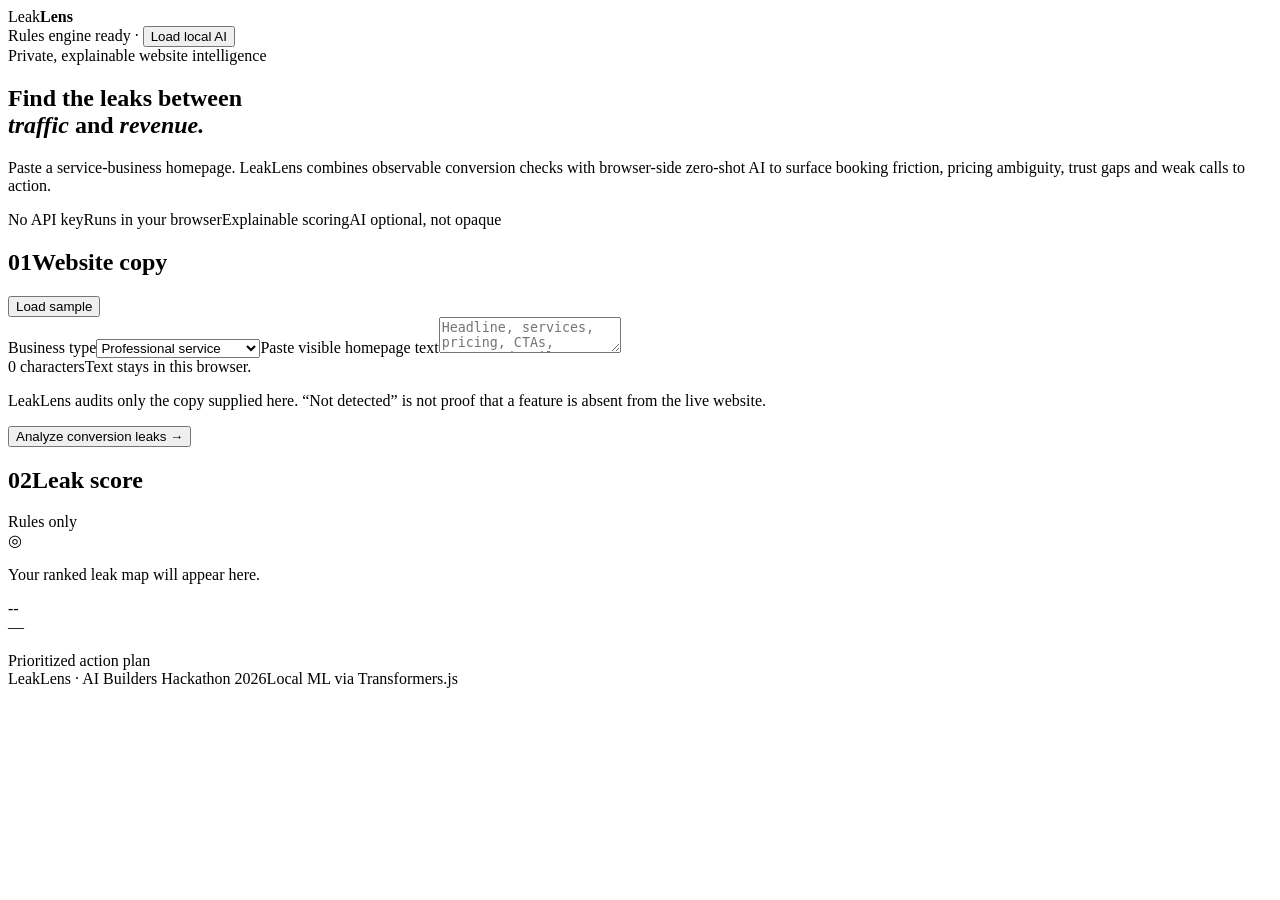
==== index.html @ d7a6f463 "Migrate LeakLens public app" ====
<!doctype html><html lang="en"><head><meta charset="utf-8"><meta name="viewport" content="width=device-width,initial-scale=1"><meta name="theme-color" content="#080b15"><title>LeakLens — AI Conversion Auditor</title><meta name="description" content="Privacy-first local-AI conversion auditor for service-business websites"><link rel="stylesheet" href="style-v2.css"></head><body><header class="wrap"><div class="brand">Leak<b>Lens</b></div><div><span id="status" class="status">Rules engine ready · </span><button id="aiBtn" class="ghost">Load local AI</button></div></header><main class="wrap"><section class="hero"><div class="kicker">Private, explainable website intelligence</div><h1>Find the leaks between<br><em>traffic</em> and <em>revenue.</em></h1><p>Paste a service-business homepage. LeakLens combines observable conversion checks with browser-side zero-shot AI to surface booking friction, pricing ambiguity, trust gaps and weak calls to action.</p><div class="chips"><span>No API key</span><span>Runs in your browser</span><span>Explainable scoring</span><span>AI optional, not opaque</span></div></section><section class="grid"><div class="card"><div class="head"><h2><span class="step">01</span>Website copy</h2><button id="sample" class="ghost">Load sample</button></div><label>Business type</label><select id="type"><option>Professional service</option><option>Medical / wellness clinic</option><option>Dental practice</option><option>Home service business</option><option>Hospitality / experience</option></select><label>Paste visible homepage text</label><textarea id="copy" placeholder="Headline, services, pricing, CTAs, contact details, FAQs…"></textarea><div class="meta"><span id="chars">0 characters</span><span>Text stays in this browser.</span></div><p class="scope">LeakLens audits only the copy supplied here. “Not detected” is not proof that a feature is absent from the live website.</p><button id="analyze" class="primary">Analyze conversion leaks →</button></div><div class="card"><div class="head"><h2><span class="step">02</span>Leak score</h2><span id="mode" class="status">Rules only</span></div><div id="empty" class="empty"><div><div class="icon">◎</div><p>Your ranked leak map will appear here.</p></div></div><div id="results" class="hidden"><div class="scoretop"><div id="ring" class="ring"><span id="score">--</span></div><div><div id="grade" class="grade">—</div><p id="summary" class="summary"></p><div id="signals" class="signals"></div></div></div><div id="findings"></div></div></div></section><section id="actions" class="actions hidden"><div class="kicker">Prioritized action plan</div><div id="actiongrid" class="actiongrid"></div></section></main><footer class="wrap"><span>LeakLens · AI Builders Hackathon 2026</span><span>Local ML via Transformers.js</span></footer><script type="module" src="app-v3.js"></script></body></html>
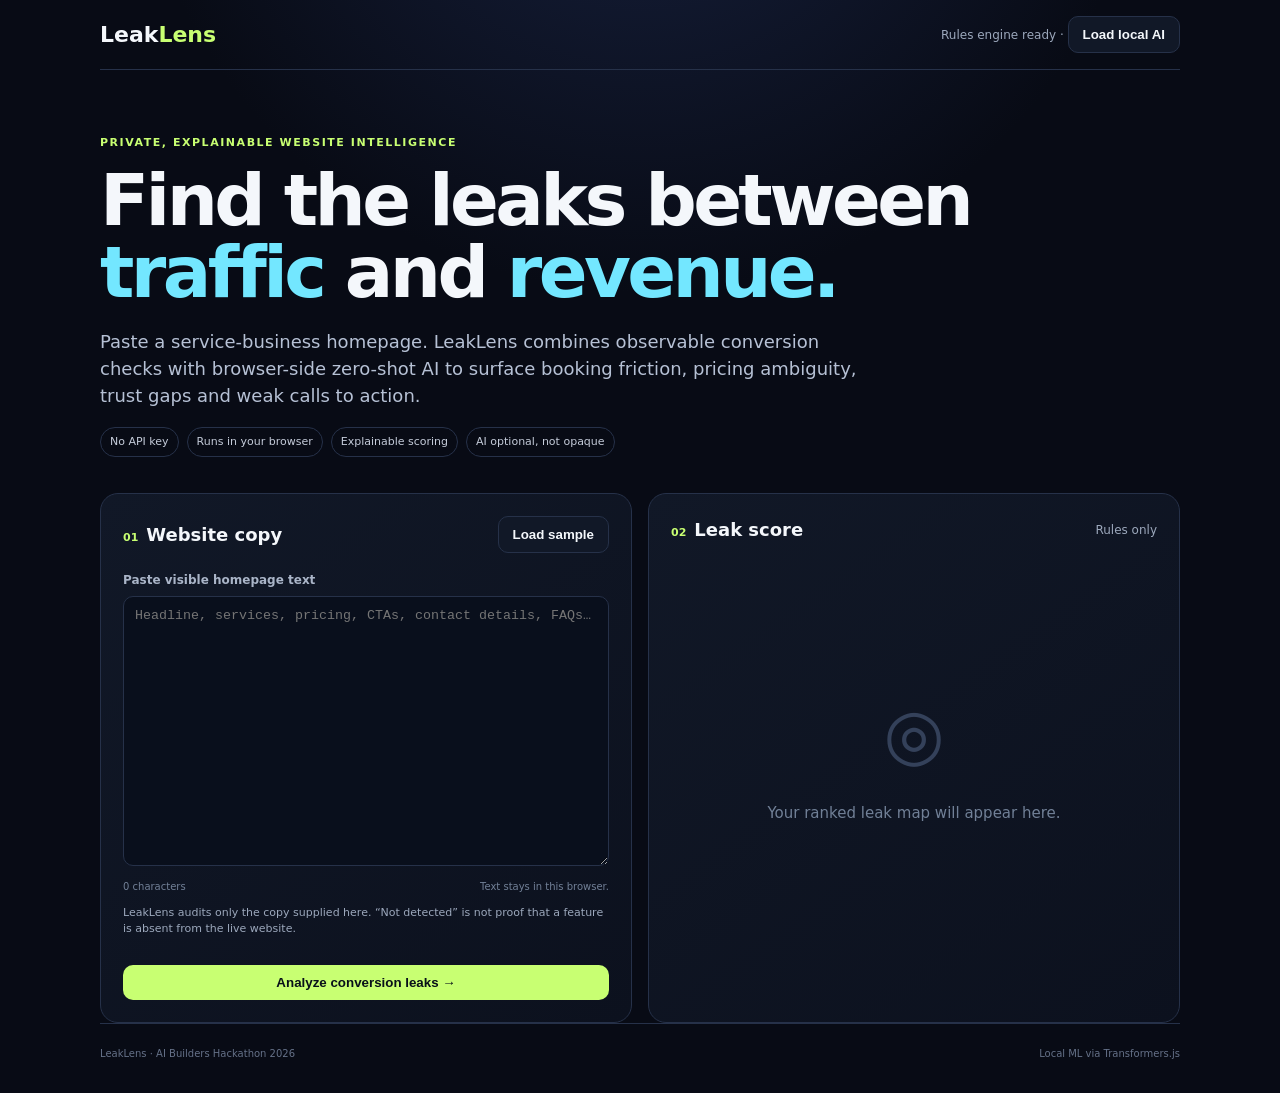
==== commit 7d1e12b9: "Remove inert business-type control and surface validation" ====
--- a/index.html
+++ b/index.html
@@ -1 +1 @@
-<!doctype html><html lang="en"><head><meta charset="utf-8"><meta name="viewport" content="width=device-width,initial-scale=1"><meta name="theme-color" content="#080b15"><title>LeakLens — AI Conversion Auditor</title><meta name="description" content="Privacy-first local-AI conversion auditor for service-business websites"><link rel="stylesheet" href="style-v2.css"></head><body><header class="wrap"><div class="brand">Leak<b>Lens</b></div><div><span id="status" class="status">Rules engine ready · </span><button id="aiBtn" class="ghost">Load local AI</button></div></header><main class="wrap"><section class="hero"><div class="kicker">Private, explainable website intelligence</div><h1>Find the leaks between<br><em>traffic</em> and <em>revenue.</em></h1><p>Paste a service-business homepage. LeakLens combines observable conversion checks with browser-side zero-shot AI to surface booking friction, pricing ambiguity, trust gaps and weak calls to action.</p><div class="chips"><span>No API key</span><span>Runs in your browser</span><span>Explainable scoring</span><span>AI optional, not opaque</span></div></section><section class="grid"><div class="card"><div class="head"><h2><span class="step">01</span>Website copy</h2><button id="sample" class="ghost">Load sample</button></div><label>Business type</label><select id="type"><option>Professional service</option><option>Medical / wellness clinic</option><option>Dental practice</option><option>Home service business</option><option>Hospitality / experience</option></select><label>Paste visible homepage text</label><textarea id="copy" placeholder="Headline, services, pricing, CTAs, contact details, FAQs…"></textarea><div class="meta"><span id="chars">0 characters</span><span>Text stays in this browser.</span></div><p class="scope">LeakLens audits only the copy supplied here. “Not detected” is not proof that a feature is absent from the live website.</p><button id="analyze" class="primary">Analyze conversion leaks →</button></div><div class="card"><div class="head"><h2><span class="step">02</span>Leak score</h2><span id="mode" class="status">Rules only</span></div><div id="empty" class="empty"><div><div class="icon">◎</div><p>Your ranked leak map will appear here.</p></div></div><div id="results" class="hidden"><div class="scoretop"><div id="ring" class="ring"><span id="score">--</span></div><div><div id="grade" class="grade">—</div><p id="summary" class="summary"></p><div id="signals" class="signals"></div></div></div><div id="findings"></div></div></div></section><section id="actions" class="actions hidden"><div class="kicker">Prioritized action plan</div><div id="actiongrid" class="actiongrid"></div></section></main><footer class="wrap"><span>LeakLens · AI Builders Hackathon 2026</span><span>Local ML via Transformers.js</span></footer><script type="module" src="app-v3.js"></script></body></html>+<!doctype html><html lang="en"><head><meta charset="utf-8"><meta name="viewport" content="width=device-width,initial-scale=1"><meta name="theme-color" content="#080b15"><title>LeakLens — AI Conversion Auditor</title><meta name="description" content="Privacy-first local-AI conversion auditor for service-business websites"><link rel="stylesheet" href="style-v2.css"></head><body><header class="wrap"><div class="brand">Leak<b>Lens</b></div><div><span id="status" class="status">Rules engine ready · </span><button id="aiBtn" class="ghost">Load local AI</button></div></header><main class="wrap"><section class="hero"><div class="kicker">Private, explainable website intelligence</div><h1>Find the leaks between<br><em>traffic</em> and <em>revenue.</em></h1><p>Paste a service-business homepage. LeakLens combines observable conversion checks with browser-side zero-shot AI to surface booking friction, pricing ambiguity, trust gaps and weak calls to action.</p><div class="chips"><span>No API key</span><span>Runs in your browser</span><span>Explainable scoring</span><span>AI optional, not opaque</span></div></section><section class="grid"><div class="card"><div class="head"><h2><span class="step">01</span>Website copy</h2><button id="sample" class="ghost">Load sample</button></div><label>Paste visible homepage text</label><textarea id="copy" placeholder="Headline, services, pricing, CTAs, contact details, FAQs…"></textarea><div class="meta"><span id="chars">0 characters</span><span>Text stays in this browser.</span></div><p class="scope">LeakLens audits only the copy supplied here. “Not detected” is not proof that a feature is absent from the live website.</p><div id="validation" class="validation" role="status" aria-live="polite"></div><button id="analyze" class="primary">Analyze conversion leaks →</button></div><div class="card"><div class="head"><h2><span class="step">02</span>Leak score</h2><span id="mode" class="status">Rules only</span></div><div id="empty" class="empty"><div><div class="icon">◎</div><p>Your ranked leak map will appear here.</p></div></div><div id="results" class="hidden"><div class="scoretop"><div id="ring" class="ring"><span id="score">--</span></div><div><div id="grade" class="grade">—</div><p id="summary" class="summary"></p><div id="signals" class="signals"></div></div></div><div id="findings"></div></div></div></section><section id="actions" class="actions hidden"><div class="kicker">Prioritized action plan</div><div id="actiongrid" class="actiongrid"></div></section></main><footer class="wrap"><span>LeakLens · AI Builders Hackathon 2026</span><span>Local ML via Transformers.js</span></footer><script type="module" src="app-v3.js"></script></body></html>
--- a/style-v2.css
+++ b/style-v2.css
@@ -0,0 +1 @@
+:root{--bg:#080b15;--ink:#f4f7fb;--muted:#9ca8bc;--line:#263149;--lime:#c8ff72;--cyan:#73e7ff;--bad:#ff7f8f;--warn:#ffd273;--good:#83f0b5}*{box-sizing:border-box}body{margin:0;background:radial-gradient(circle at 50% -20%,#17213f 0,transparent 35%),var(--bg);color:var(--ink);font:15px system-ui,-apple-system,Segoe UI,sans-serif;line-height:1.5}.wrap{width:min(1080px,calc(100% - 32px));margin:auto}header{height:70px;display:flex;align-items:center;justify-content:space-between;border-bottom:1px solid var(--line)}.brand{font-weight:850;font-size:22px}.brand b,.kicker,.step{color:var(--lime)}.status,.summary,.scope{font-size:12px;color:var(--muted)}button{cursor:pointer}.ghost,.primary{border-radius:10px;padding:10px 14px;font-weight:700}.ghost{background:#111827;color:var(--ink);border:1px solid var(--line)}.hero{padding:65px 0 36px}.kicker{text-transform:uppercase;letter-spacing:.14em;font-size:11px;font-weight:800}.hero h1{font-size:clamp(42px,7vw,72px);letter-spacing:-.05em;line-height:1;margin:12px 0 20px}.hero h1 em{font-style:normal;color:var(--cyan)}.hero p{max-width:760px;color:#b6c1d5;font-size:18px}.chips,.signals{display:flex;gap:8px;flex-wrap:wrap}.chips span,.signals span{border:1px solid var(--line);border-radius:999px;padding:6px 9px;color:#c5ccda;font-size:11px}.signals{margin-top:12px}.signals .yes{color:var(--good);border-color:#244b3a;background:#0d2118}.grid{display:grid;grid-template-columns:1fr 1fr;gap:16px}.card{background:linear-gradient(145deg,#111827,#0c111e);border:1px solid var(--line);border-radius:18px;padding:22px;min-height:525px}.head{display:flex;align-items:center;justify-content:space-between;margin-bottom:18px}.head h2{font-size:18px;margin:0}.step{font-size:11px;margin-right:8px}label{display:block;color:#aab5c8;font-size:12px;font-weight:700;margin:13px 0 7px}select,textarea{width:100%;background:#090f1c;color:var(--ink);border:1px solid var(--line);border-radius:10px;padding:11px}textarea{height:270px;resize:vertical}.meta{font-size:10px;color:#728097;display:flex;justify-content:space-between;margin-top:6px}.scope{font-size:11px}.primary{width:100%;border:0;background:var(--lime);color:#081019;margin-top:16px}.primary:disabled{opacity:.55}.empty{height:400px;display:grid;place-content:center;text-align:center;color:#718097}.empty .icon{font-size:70px;color:#34415a}.hidden{display:none!important}.scoretop{display:grid;grid-template-columns:125px 1fr;gap:20px;align-items:center;padding-bottom:18px;border-bottom:1px solid var(--line)}.ring{width:120px;height:120px;border-radius:50%;display:grid;place-content:center;background:conic-gradient(var(--lime) 0deg,#202b3e 0);position:relative}.ring:before{content:'';position:absolute;inset:8px;border-radius:50%;background:#0d1422}.ring span{position:relative;font-size:38px;font-weight:900}.grade{font-size:25px;font-weight:850}.finding{border:1px solid var(--line);background:#0a101c;border-radius:12px;padding:12px;margin-top:9px}.finding h3{font-size:13px;margin:0}.finding p{font-size:11px;color:#909db1;margin:6px 0 0}.healthy{border-color:#244b3a;background:#0b1813}.healthy h3{color:var(--good)}.sev{float:right;font-size:9px;padding:3px 6px;border-radius:999px;text-transform:uppercase}.high{color:var(--bad);background:#2b1218}.medium{color:var(--warn);background:#281f0c}.actions{padding:45px 0}.actiongrid{display:grid;grid-template-columns:repeat(3,1fr);gap:11px}.action{border:1px solid var(--line);border-radius:14px;background:#0d1321;padding:16px}.action b{font-size:10px;color:var(--cyan)}.action h3{font-size:14px;margin:8px 0 5px}.action p{font-size:11px;color:#8996aa;margin:0}footer{border-top:1px solid var(--line);margin-top:40px;padding:22px 0 32px;font-size:10px;color:#657188;display:flex;justify-content:space-between}@media(max-width:760px){.grid,.actiongrid{grid-template-columns:1fr}.hero{padding-top:42px}.hero h1{font-size:44px}.status{display:none}.card{min-height:auto}.meta{flex-direction:column}}
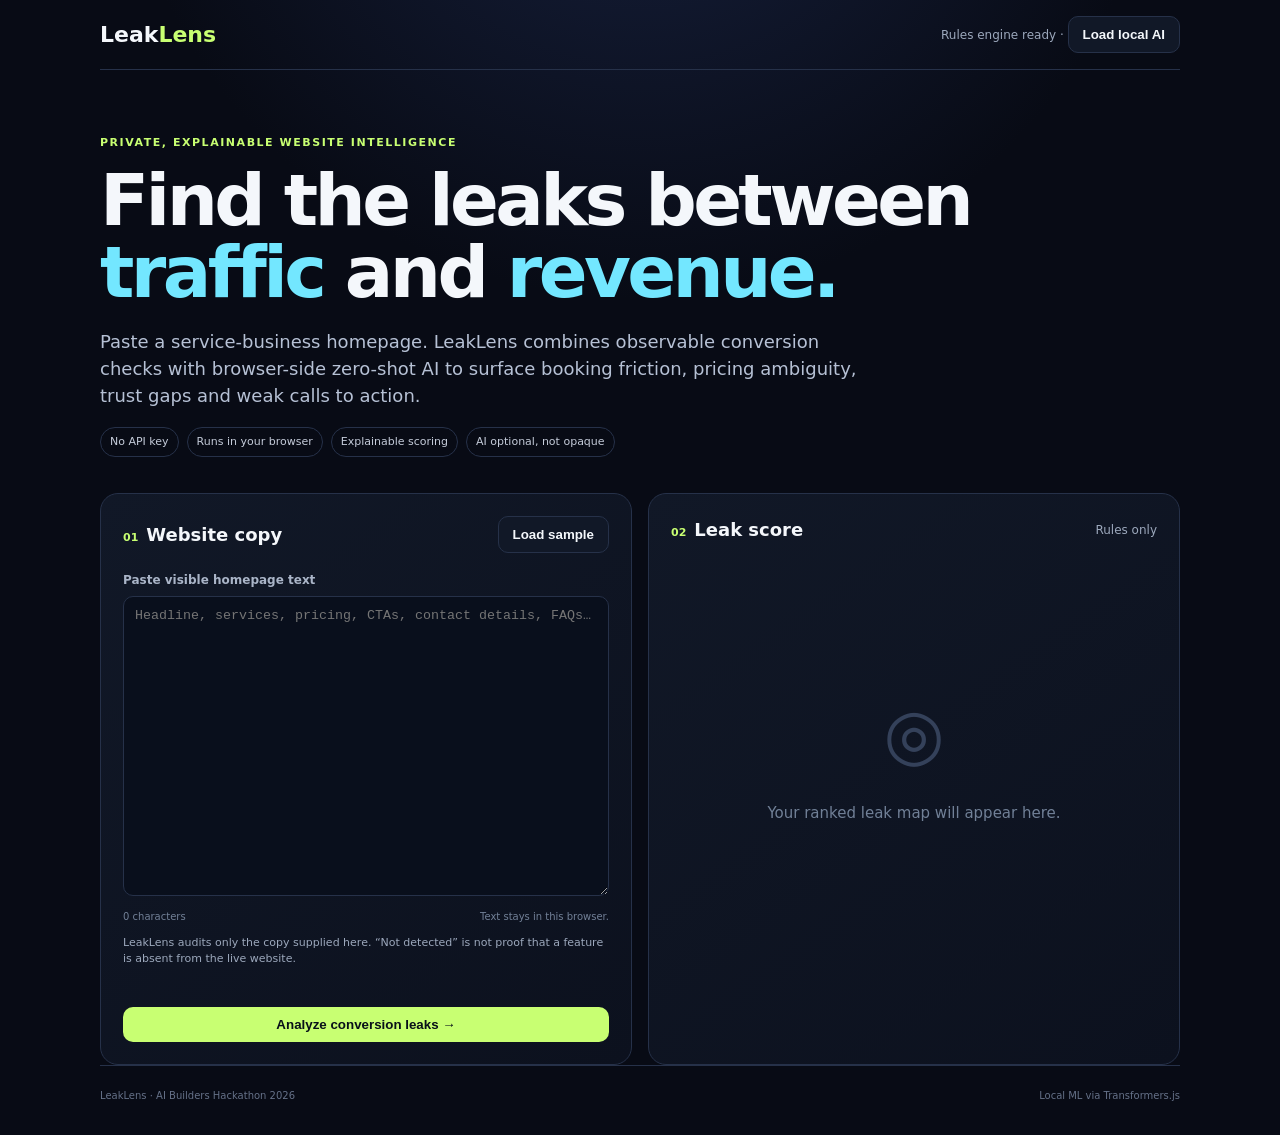
==== commit 12906352: "Bust asset caches for audited LeakLens release" ====
--- a/index.html
+++ b/index.html
@@ -1 +1 @@
-<!doctype html><html lang="en"><head><meta charset="utf-8"><meta name="viewport" content="width=device-width,initial-scale=1"><meta name="theme-color" content="#080b15"><title>LeakLens — AI Conversion Auditor</title><meta name="description" content="Privacy-first local-AI conversion auditor for service-business websites"><link rel="stylesheet" href="style-v2.css"></head><body><header class="wrap"><div class="brand">Leak<b>Lens</b></div><div><span id="status" class="status">Rules engine ready · </span><button id="aiBtn" class="ghost">Load local AI</button></div></header><main class="wrap"><section class="hero"><div class="kicker">Private, explainable website intelligence</div><h1>Find the leaks between<br><em>traffic</em> and <em>revenue.</em></h1><p>Paste a service-business homepage. LeakLens combines observable conversion checks with browser-side zero-shot AI to surface booking friction, pricing ambiguity, trust gaps and weak calls to action.</p><div class="chips"><span>No API key</span><span>Runs in your browser</span><span>Explainable scoring</span><span>AI optional, not opaque</span></div></section><section class="grid"><div class="card"><div class="head"><h2><span class="step">01</span>Website copy</h2><button id="sample" class="ghost">Load sample</button></div><label>Paste visible homepage text</label><textarea id="copy" placeholder="Headline, services, pricing, CTAs, contact details, FAQs…"></textarea><div class="meta"><span id="chars">0 characters</span><span>Text stays in this browser.</span></div><p class="scope">LeakLens audits only the copy supplied here. “Not detected” is not proof that a feature is absent from the live website.</p><div id="validation" class="validation" role="status" aria-live="polite"></div><button id="analyze" class="primary">Analyze conversion leaks →</button></div><div class="card"><div class="head"><h2><span class="step">02</span>Leak score</h2><span id="mode" class="status">Rules only</span></div><div id="empty" class="empty"><div><div class="icon">◎</div><p>Your ranked leak map will appear here.</p></div></div><div id="results" class="hidden"><div class="scoretop"><div id="ring" class="ring"><span id="score">--</span></div><div><div id="grade" class="grade">—</div><p id="summary" class="summary"></p><div id="signals" class="signals"></div></div></div><div id="findings"></div></div></div></section><section id="actions" class="actions hidden"><div class="kicker">Prioritized action plan</div><div id="actiongrid" class="actiongrid"></div></section></main><footer class="wrap"><span>LeakLens · AI Builders Hackathon 2026</span><span>Local ML via Transformers.js</span></footer><script type="module" src="app-v3.js"></script></body></html>+<!doctype html><html lang="en"><head><meta charset="utf-8"><meta name="viewport" content="width=device-width,initial-scale=1"><meta name="theme-color" content="#080b15"><title>LeakLens — AI Conversion Auditor</title><meta name="description" content="Privacy-first local-AI conversion auditor for service-business websites"><link rel="stylesheet" href="style-v2.css?v=ca601cf"></head><body><header class="wrap"><div class="brand">Leak<b>Lens</b></div><div><span id="status" class="status">Rules engine ready · </span><button id="aiBtn" class="ghost">Load local AI</button></div></header><main class="wrap"><section class="hero"><div class="kicker">Private, explainable website intelligence</div><h1>Find the leaks between<br><em>traffic</em> and <em>revenue.</em></h1><p>Paste a service-business homepage. LeakLens combines observable conversion checks with browser-side zero-shot AI to surface booking friction, pricing ambiguity, trust gaps and weak calls to action.</p><div class="chips"><span>No API key</span><span>Runs in your browser</span><span>Explainable scoring</span><span>AI optional, not opaque</span></div></section><section class="grid"><div class="card"><div class="head"><h2><span class="step">01</span>Website copy</h2><button id="sample" class="ghost">Load sample</button></div><label>Paste visible homepage text</label><textarea id="copy" placeholder="Headline, services, pricing, CTAs, contact details, FAQs…"></textarea><div class="meta"><span id="chars">0 characters</span><span>Text stays in this browser.</span></div><p class="scope">LeakLens audits only the copy supplied here. “Not detected” is not proof that a feature is absent from the live website.</p><div id="validation" class="validation" role="status" aria-live="polite"></div><button id="analyze" class="primary">Analyze conversion leaks →</button></div><div class="card"><div class="head"><h2><span class="step">02</span>Leak score</h2><span id="mode" class="status">Rules only</span></div><div id="empty" class="empty"><div><div class="icon">◎</div><p>Your ranked leak map will appear here.</p></div></div><div id="results" class="hidden"><div class="scoretop"><div id="ring" class="ring"><span id="score">--</span></div><div><div id="grade" class="grade">—</div><p id="summary" class="summary"></p><div id="signals" class="signals"></div></div></div><div id="findings"></div></div></div></section><section id="actions" class="actions hidden"><div class="kicker">Prioritized action plan</div><div id="actiongrid" class="actiongrid"></div></section></main><footer class="wrap"><span>LeakLens · AI Builders Hackathon 2026</span><span>Local ML via Transformers.js</span></footer><script type="module" src="app-v3.js?v=c535a74"></script></body></html>
--- a/style-v2.css
+++ b/style-v2.css
@@ -1 +1 @@
-:root{--bg:#080b15;--ink:#f4f7fb;--muted:#9ca8bc;--line:#263149;--lime:#c8ff72;--cyan:#73e7ff;--bad:#ff7f8f;--warn:#ffd273;--good:#83f0b5}*{box-sizing:border-box}body{margin:0;background:radial-gradient(circle at 50% -20%,#17213f 0,transparent 35%),var(--bg);color:var(--ink);font:15px system-ui,-apple-system,Segoe UI,sans-serif;line-height:1.5}.wrap{width:min(1080px,calc(100% - 32px));margin:auto}header{height:70px;display:flex;align-items:center;justify-content:space-between;border-bottom:1px solid var(--line)}.brand{font-weight:850;font-size:22px}.brand b,.kicker,.step{color:var(--lime)}.status,.summary,.scope{font-size:12px;color:var(--muted)}button{cursor:pointer}.ghost,.primary{border-radius:10px;padding:10px 14px;font-weight:700}.ghost{background:#111827;color:var(--ink);border:1px solid var(--line)}.hero{padding:65px 0 36px}.kicker{text-transform:uppercase;letter-spacing:.14em;font-size:11px;font-weight:800}.hero h1{font-size:clamp(42px,7vw,72px);letter-spacing:-.05em;line-height:1;margin:12px 0 20px}.hero h1 em{font-style:normal;color:var(--cyan)}.hero p{max-width:760px;color:#b6c1d5;font-size:18px}.chips,.signals{display:flex;gap:8px;flex-wrap:wrap}.chips span,.signals span{border:1px solid var(--line);border-radius:999px;padding:6px 9px;color:#c5ccda;font-size:11px}.signals{margin-top:12px}.signals .yes{color:var(--good);border-color:#244b3a;background:#0d2118}.grid{display:grid;grid-template-columns:1fr 1fr;gap:16px}.card{background:linear-gradient(145deg,#111827,#0c111e);border:1px solid var(--line);border-radius:18px;padding:22px;min-height:525px}.head{display:flex;align-items:center;justify-content:space-between;margin-bottom:18px}.head h2{font-size:18px;margin:0}.step{font-size:11px;margin-right:8px}label{display:block;color:#aab5c8;font-size:12px;font-weight:700;margin:13px 0 7px}select,textarea{width:100%;background:#090f1c;color:var(--ink);border:1px solid var(--line);border-radius:10px;padding:11px}textarea{height:270px;resize:vertical}.meta{font-size:10px;color:#728097;display:flex;justify-content:space-between;margin-top:6px}.scope{font-size:11px}.primary{width:100%;border:0;background:var(--lime);color:#081019;margin-top:16px}.primary:disabled{opacity:.55}.empty{height:400px;display:grid;place-content:center;text-align:center;color:#718097}.empty .icon{font-size:70px;color:#34415a}.hidden{display:none!important}.scoretop{display:grid;grid-template-columns:125px 1fr;gap:20px;align-items:center;padding-bottom:18px;border-bottom:1px solid var(--line)}.ring{width:120px;height:120px;border-radius:50%;display:grid;place-content:center;background:conic-gradient(var(--lime) 0deg,#202b3e 0);position:relative}.ring:before{content:'';position:absolute;inset:8px;border-radius:50%;background:#0d1422}.ring span{position:relative;font-size:38px;font-weight:900}.grade{font-size:25px;font-weight:850}.finding{border:1px solid var(--line);background:#0a101c;border-radius:12px;padding:12px;margin-top:9px}.finding h3{font-size:13px;margin:0}.finding p{font-size:11px;color:#909db1;margin:6px 0 0}.healthy{border-color:#244b3a;background:#0b1813}.healthy h3{color:var(--good)}.sev{float:right;font-size:9px;padding:3px 6px;border-radius:999px;text-transform:uppercase}.high{color:var(--bad);background:#2b1218}.medium{color:var(--warn);background:#281f0c}.actions{padding:45px 0}.actiongrid{display:grid;grid-template-columns:repeat(3,1fr);gap:11px}.action{border:1px solid var(--line);border-radius:14px;background:#0d1321;padding:16px}.action b{font-size:10px;color:var(--cyan)}.action h3{font-size:14px;margin:8px 0 5px}.action p{font-size:11px;color:#8996aa;margin:0}footer{border-top:1px solid var(--line);margin-top:40px;padding:22px 0 32px;font-size:10px;color:#657188;display:flex;justify-content:space-between}@media(max-width:760px){.grid,.actiongrid{grid-template-columns:1fr}.hero{padding-top:42px}.hero h1{font-size:44px}.status{display:none}.card{min-height:auto}.meta{flex-direction:column}}+:root{--bg:#080b15;--ink:#f4f7fb;--muted:#9ca8bc;--line:#263149;--lime:#c8ff72;--cyan:#73e7ff;--bad:#ff7f8f;--warn:#ffd273;--good:#83f0b5}*{box-sizing:border-box}body{margin:0;background:radial-gradient(circle at 50% -20%,#17213f 0,transparent 35%),var(--bg);color:var(--ink);font:15px system-ui,-apple-system,Segoe UI,sans-serif;line-height:1.5}.wrap{width:min(1080px,calc(100% - 32px));margin:auto}header{height:70px;display:flex;align-items:center;justify-content:space-between;border-bottom:1px solid var(--line)}.brand{font-weight:850;font-size:22px}.brand b,.kicker,.step{color:var(--lime)}.status,.summary,.scope{font-size:12px;color:var(--muted)}button{cursor:pointer}.ghost,.primary{border-radius:10px;padding:10px 14px;font-weight:700}.ghost{background:#111827;color:var(--ink);border:1px solid var(--line)}.hero{padding:65px 0 36px}.kicker{text-transform:uppercase;letter-spacing:.14em;font-size:11px;font-weight:800}.hero h1{font-size:clamp(42px,7vw,72px);letter-spacing:-.05em;line-height:1;margin:12px 0 20px}.hero h1 em{font-style:normal;color:var(--cyan)}.hero p{max-width:760px;color:#b6c1d5;font-size:18px}.chips,.signals{display:flex;gap:8px;flex-wrap:wrap}.chips span,.signals span{border:1px solid var(--line);border-radius:999px;padding:6px 9px;color:#c5ccda;font-size:11px}.signals{margin-top:12px}.signals .yes{color:var(--good);border-color:#244b3a;background:#0d2118}.grid{display:grid;grid-template-columns:1fr 1fr;gap:16px}.card{background:linear-gradient(145deg,#111827,#0c111e);border:1px solid var(--line);border-radius:18px;padding:22px;min-height:525px}.head{display:flex;align-items:center;justify-content:space-between;margin-bottom:18px}.head h2{font-size:18px;margin:0}.step{font-size:11px;margin-right:8px}label{display:block;color:#aab5c8;font-size:12px;font-weight:700;margin:13px 0 7px}textarea{width:100%;background:#090f1c;color:var(--ink);border:1px solid var(--line);border-radius:10px;padding:11px;height:300px;resize:vertical}.meta{font-size:10px;color:#728097;display:flex;justify-content:space-between;margin-top:6px}.scope{font-size:11px}.validation{min-height:18px;margin-top:8px;color:var(--warn);font-size:11px}.primary{width:100%;border:0;background:var(--lime);color:#081019;margin-top:10px}.primary:disabled{opacity:.55}.empty{height:400px;display:grid;place-content:center;text-align:center;color:#718097}.empty .icon{font-size:70px;color:#34415a}.hidden{display:none!important}.scoretop{display:grid;grid-template-columns:125px 1fr;gap:20px;align-items:center;padding-bottom:18px;border-bottom:1px solid var(--line)}.ring{width:120px;height:120px;border-radius:50%;display:grid;place-content:center;background:conic-gradient(var(--lime) 0deg,#202b3e 0);position:relative}.ring:before{content:'';position:absolute;inset:8px;border-radius:50%;background:#0d1422}.ring span{position:relative;font-size:38px;font-weight:900}.grade{font-size:25px;font-weight:850}.finding{border:1px solid var(--line);background:#0a101c;border-radius:12px;padding:12px;margin-top:9px}.finding h3{font-size:13px;margin:0}.finding p{font-size:11px;color:#909db1;margin:6px 0 0}.healthy{border-color:#244b3a;background:#0b1813}.healthy h3{color:var(--good)}.sev{float:right;font-size:9px;padding:3px 6px;border-radius:999px;text-transform:uppercase}.high{color:var(--bad);background:#2b1218}.medium{color:var(--warn);background:#281f0c}.actions{padding:45px 0}.actiongrid{display:grid;grid-template-columns:repeat(3,1fr);gap:11px}.action{border:1px solid var(--line);border-radius:14px;background:#0d1321;padding:16px}.action b{font-size:10px;color:var(--cyan)}.action h3{font-size:14px;margin:8px 0 5px}.action p{font-size:11px;color:#8996aa;margin:0}footer{border-top:1px solid var(--line);margin-top:40px;padding:22px 0 32px;font-size:10px;color:#657188;display:flex;justify-content:space-between}@media(max-width:760px){.grid,.actiongrid{grid-template-columns:1fr}.hero{padding-top:42px}.hero h1{font-size:44px}header .status{display:none}.card{min-height:auto}.meta{flex-direction:column}.scoretop{grid-template-columns:105px 1fr;gap:14px}.ring{width:100px;height:100px}.ring span{font-size:32px}.grade{font-size:22px}}
